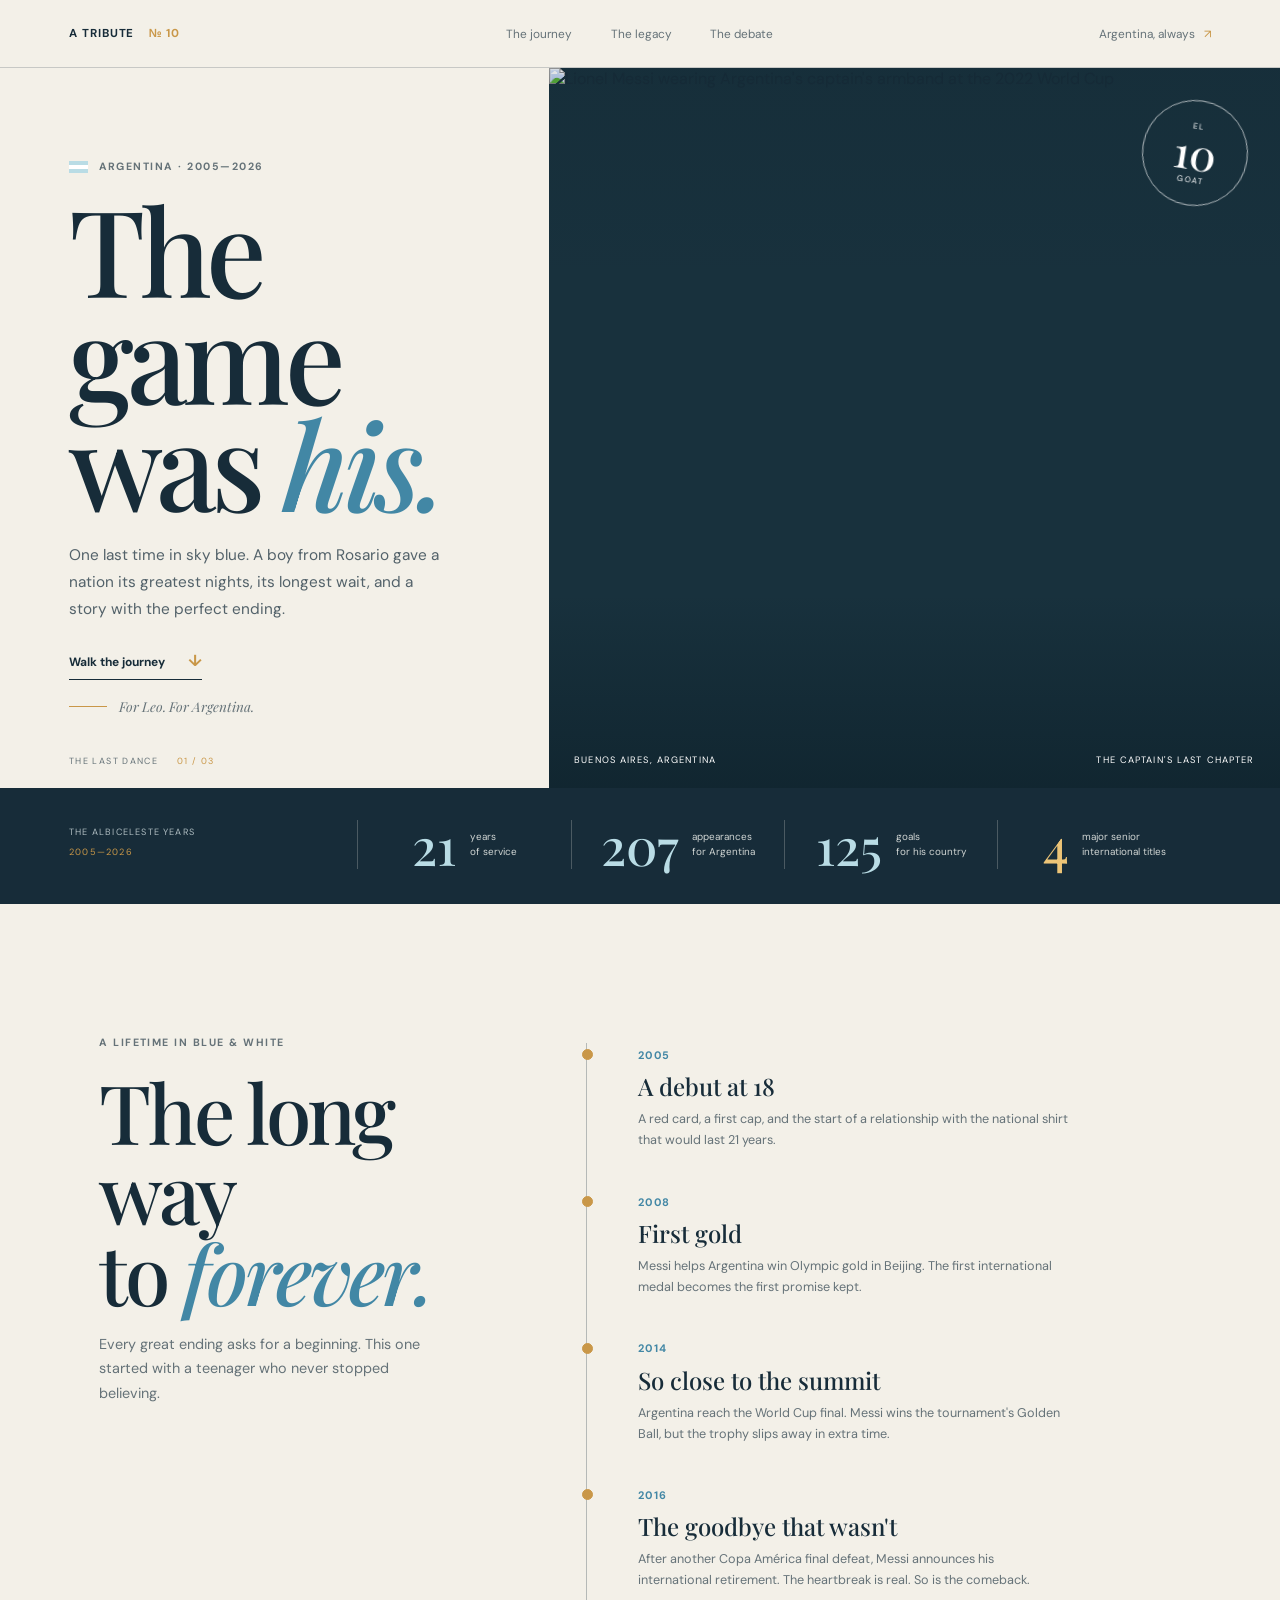
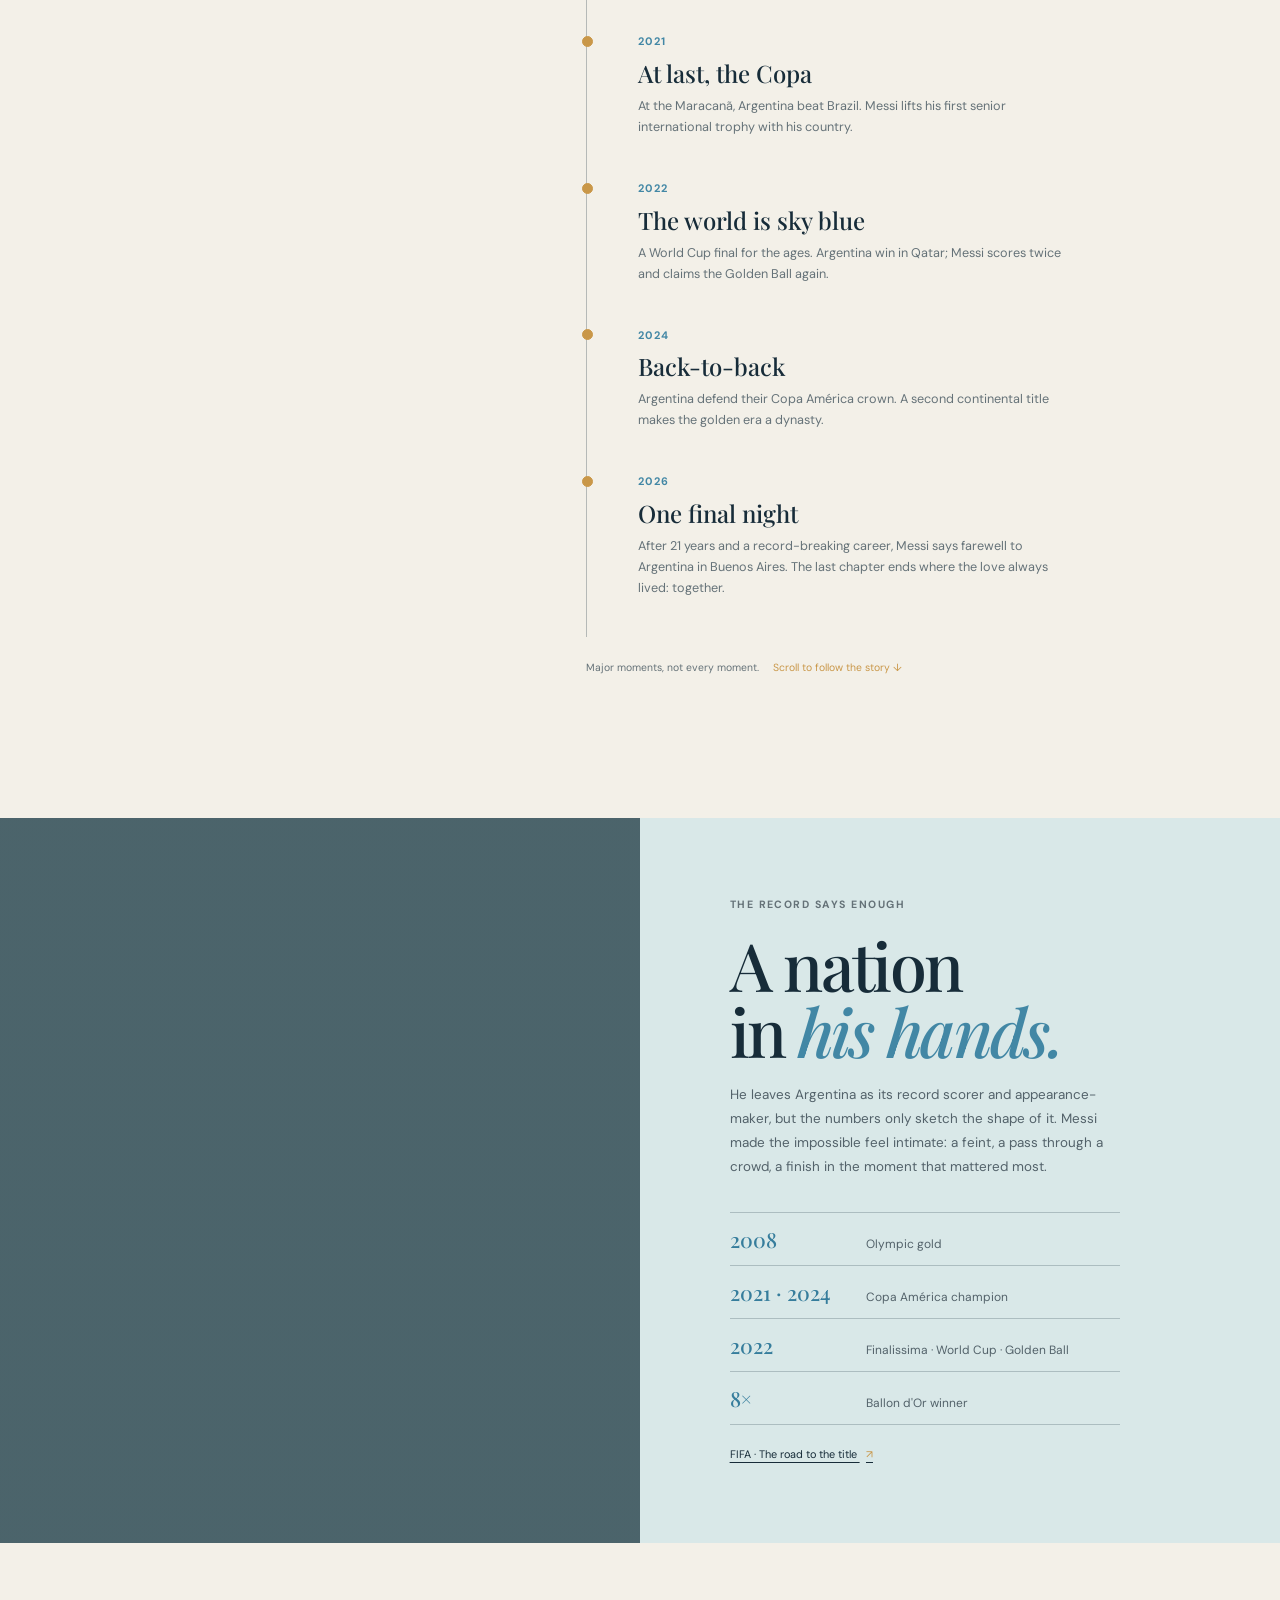
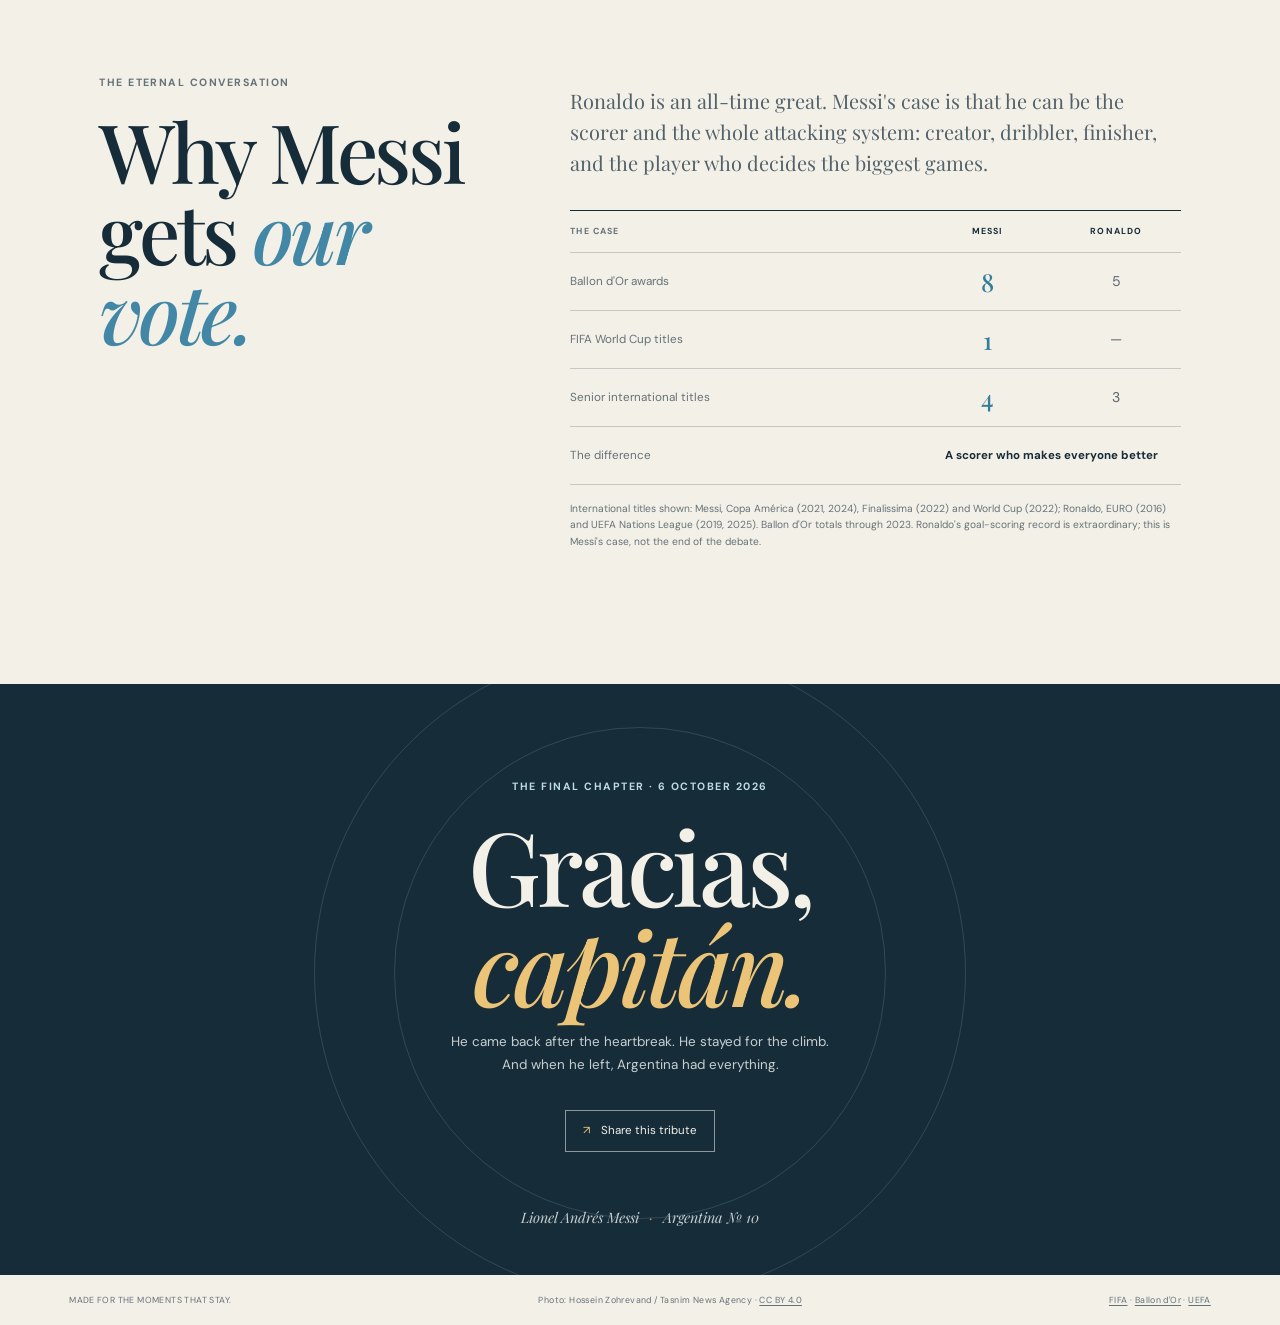
==== index.html @ 3ebe281a "yes" ====
<!doctype html>
<html lang="en">
<head>
  <meta charset="utf-8">
  <meta name="viewport" content="width=device-width, initial-scale=1">
  <meta name="theme-color" content="#f3f0e8">
  <meta name="description" content="A tribute to Lionel Messi and the Argentina story that became football history.">
  <title>Messi | The Last Dance in Sky Blue</title>
  <link rel="preconnect" href="https://fonts.googleapis.com">
  <link rel="preconnect" href="https://fonts.gstatic.com" crossorigin>
  <link href="https://fonts.googleapis.com/css2?family=DM+Sans:wght@400;500;600;700&family=Playfair+Display:wght@500;600;700&display=swap" rel="stylesheet">
  <link rel="stylesheet" href="styles.css">
  <script src="script.js" defer></script>
</head>
<body>
  <header class="site-header">
    <a class="wordmark" href="#top" aria-label="Messi tribute home">A TRIBUTE <span>№ 10</span></a>
    <nav aria-label="Main navigation">
      <a href="#journey">The journey</a>
      <a href="#legacy">The legacy</a>
      <a href="#debate">The debate</a>
    </nav>
    <a class="header-note" href="#final-whistle">Argentina, always <span aria-hidden="true">↗</span></a>
  </header>

  <main id="top">
    <section class="hero" aria-labelledby="hero-title">
      <div class="hero-copy">
        <p class="eyebrow"><span class="flag-mark" aria-hidden="true"></span> Argentina · 2005—2026</p>
        <h1 id="hero-title">The game<br>was <em>his.</em></h1>
        <p class="hero-intro">One last time in sky blue. A boy from Rosario gave a nation its greatest nights, its longest wait, and a story with the perfect ending.</p>
        <a class="text-link" href="#journey">Walk the journey <span aria-hidden="true">↓</span></a>
        <div class="hero-signoff"><span class="signoff-line"></span><span>For Leo. For Argentina.</span></div>
      </div>
      <figure class="hero-image">
        <img src="https://upload.wikimedia.org/wikipedia/commons/b/b4/Lionel-Messi-Argentina-2022-FIFA-World-Cup_%28cropped%29.jpg" alt="Lionel Messi wearing Argentina's captain's armband at the 2022 World Cup" fetchpriority="high">
        <figcaption><span>BUENOS AIRES, ARGENTINA</span><span>THE CAPTAIN'S LAST CHAPTER</span></figcaption>
        <div class="image-stamp" aria-hidden="true"><span>EL</span><strong>10</strong><span>GOAT</span></div>
      </figure>
      <div class="hero-index" aria-hidden="true">THE LAST DANCE <span>01 / 03</span></div>
    </section>

    <section class="numbers" aria-label="Argentina career totals">
      <div class="numbers-heading"><span>THE ALBICELESTE YEARS</span><span>2005—2026</span></div>
      <div class="number-item"><strong data-count="21">21</strong><span>years<br>of service</span></div>
      <div class="number-item"><strong data-count="207">207</strong><span>appearances<br>for Argentina</span></div>
      <div class="number-item"><strong data-count="125">125</strong><span>goals<br>for his country</span></div>
      <div class="number-item trophies-number"><strong data-count="4">4</strong><span>major senior<br>international titles</span></div>
    </section>

    <section class="journey section-wrap" id="journey" aria-labelledby="journey-title">
      <div class="section-heading">
        <p class="eyebrow">A lifetime in blue & white</p>
        <h2 id="journey-title">The long way<br>to <em>forever.</em></h2>
        <p class="section-deck">Every great ending asks for a beginning. This one started with a teenager who never stopped believing.</p>
      </div>
      <div class="timeline" id="timeline" aria-label="Argentina career timeline"></div>
      <p class="timeline-note">Major moments, not every moment. <span>Scroll to follow the story ↓</span></p>
    </section>

    <section class="legacy" id="legacy" aria-labelledby="legacy-title">
      <div class="legacy-image" role="img" aria-label="Messi celebrates for Argentina at the 2018 World Cup"></div>
      <div class="legacy-copy">
        <p class="eyebrow">The record says enough</p>
        <h2 id="legacy-title">A nation<br>in <em>his hands.</em></h2>
        <p>He leaves Argentina as its record scorer and appearance-maker, but the numbers only sketch the shape of it. Messi made the impossible feel intimate: a feint, a pass through a crowd, a finish in the moment that mattered most.</p>
        <div class="achievement-list">
          <div><strong>2008</strong><span>Olympic gold</span></div>
          <div><strong>2021 · 2024</strong><span>Copa América champion</span></div>
          <div><strong>2022</strong><span>Finalissima · World Cup · Golden Ball</span></div>
          <div><strong>8×</strong><span>Ballon d'Or winner</span></div>
        </div>
        <a class="source-link" href="https://www.fifa.com/en/tournaments/mens/worldcup/2022/articles/lionel-messi-argentina-world-cup-champion-2022" target="_blank" rel="noreferrer">FIFA · The road to the title <span aria-hidden="true">↗</span></a>
      </div>
    </section>

    <section class="debate section-wrap" id="debate" aria-labelledby="debate-title">
      <div class="debate-heading">
        <p class="eyebrow">The eternal conversation</p>
        <h2 id="debate-title">Why Messi<br>gets <em>our vote.</em></h2>
      </div>
      <div class="debate-content">
        <p class="debate-lead">Ronaldo is an all-time great. Messi's case is that he can be the scorer and the whole attacking system: creator, dribbler, finisher, and the player who decides the biggest games.</p>
        <div class="comparison" role="table" aria-label="Messi and Ronaldo career comparison">
          <div class="comparison-row comparison-labels" role="row"><span role="columnheader">THE CASE</span><span role="columnheader">MESSI</span><span role="columnheader">RONALDO</span></div>
          <div class="comparison-row" role="row"><span role="rowheader">Ballon d'Or awards</span><strong role="cell">8</strong><span role="cell">5</span></div>
          <div class="comparison-row" role="row"><span role="rowheader">FIFA World Cup titles</span><strong role="cell">1</strong><span role="cell">—</span></div>
          <div class="comparison-row" role="row"><span role="rowheader">Senior international titles</span><strong role="cell">4</strong><span role="cell">3</span></div>
          <div class="comparison-row" role="row"><span role="rowheader">The difference</span><strong class="playmaker-cell" role="cell" colspan="2">A scorer who makes everyone better</strong></div>
        </div>
        <p class="comparison-footnote">International titles shown: Messi, Copa América (2021, 2024), Finalissima (2022) and World Cup (2022); Ronaldo, EURO (2016) and UEFA Nations League (2019, 2025). Ballon d'Or totals through 2023. Ronaldo's goal-scoring record is extraordinary; this is Messi's case, not the end of the debate.</p>
      </div>
    </section>

    <section class="final-whistle" id="final-whistle" aria-labelledby="final-title">
      <p class="eyebrow">The final chapter · 6 October 2026</p>
      <h2 id="final-title">Gracias,<br><em>capitán.</em></h2>
      <p>He came back after the heartbreak. He stayed for the climb. And when he left, Argentina had everything.</p>
      <button class="share-button" type="button" id="share-button"><span aria-hidden="true">↗</span> Share this tribute</button>
      <div class="final-signature">Lionel Andrés Messi <span>·</span> Argentina № 10</div>
    </section>
  </main>

  <footer class="site-footer">
    <span>MADE FOR THE MOMENTS THAT STAY.</span>
    <span>Photo: Hossein Zohrevand / Tasnim News Agency · <a href="https://commons.wikimedia.org/wiki/File:Lionel-Messi-Argentina-2022-FIFA-World-Cup_(cropped).jpg" target="_blank" rel="noreferrer">CC BY 4.0</a></span>
    <span><a href="https://www.fifa.com/en/tournaments/mens/worldcup/2022/articles/lionel-messi-argentina-world-cup-champion-2022" target="_blank" rel="noreferrer">FIFA</a> · <a href="https://www.francefootball.fr/ballon-d-or/palmares/" target="_blank" rel="noreferrer">Ballon d'Or</a> · <a href="https://www.uefa.com/uefanationsleague/news/0253-0d81b50f8a52-bbe906ee984b-1000--portugal-win-uefa-nations-league-final/" target="_blank" rel="noreferrer">UEFA</a></span>
  </footer>
</body>
</html>
---- styles.css ----
:root {
  color-scheme: light;
  --paper: #f3f0e8;
  --ink: #172c39;
  --blue: #7cbad0;
  --sky: #b9dce5;
  --gold: #c99748;
  --muted: #657278;
  --line: rgba(23, 44, 57, .2);
  --serif: "Playfair Display", Georgia, serif;
  --sans: "DM Sans", "Segoe UI", sans-serif;
}

* { box-sizing: border-box; }
html { scroll-behavior: smooth; scroll-padding-top: 5rem; }
body { margin: 0; background: var(--paper); color: var(--ink); font-family: var(--sans); -webkit-font-smoothing: antialiased; }
a { color: inherit; }
button { font: inherit; }

.site-header { align-items: center; border-bottom: 1px solid var(--line); display: flex; height: 68px; justify-content: space-between; padding: 0 5.4vw; }
.wordmark { font-size: .72rem; font-weight: 700; letter-spacing: .08em; text-decoration: none; }
.wordmark span { color: var(--gold); margin-left: .65rem; }
.site-header nav { display: flex; gap: clamp(1rem, 3vw, 3.4rem); }
.site-header nav a, .header-note { color: var(--muted); font-size: .74rem; text-decoration: none; }
.site-header nav a:hover, .header-note:hover { color: var(--ink); }
.header-note span { color: var(--gold); padding-left: .35rem; }

.hero { display: grid; grid-template-columns: minmax(310px, .84fr) 1.16fr; min-height: min(720px, calc(100svh - 68px)); padding: 0 5.4vw; position: relative; }
.hero-copy { align-self: center; max-width: 510px; padding: 4rem 2rem 5rem 0; position: relative; z-index: 1; }
.eyebrow { align-items: center; color: var(--muted); display: flex; font-size: .66rem; font-weight: 700; gap: .65rem; letter-spacing: .14em; margin: 0 0 1.35rem; text-transform: uppercase; }
.flag-mark { background: linear-gradient(to bottom, var(--sky) 0 33%, #fff 33% 66%, var(--sky) 66%); display: inline-block; height: 12px; width: 19px; }
h1, h2, p { margin-top: 0; }
.hero h1 { font-family: var(--serif); font-size: clamp(4.6rem, 9.4vw, 9rem); font-weight: 500; letter-spacing: -.045em; line-height: .89; margin: 0 0 1.65rem; }
h1 em, h2 em { color: #4287a5; font-weight: 500; }
.hero-intro { color: #53626a; font-size: .96rem; line-height: 1.75; margin: 0 0 1.7rem; max-width: 370px; }
.text-link { border-bottom: 1px solid var(--ink); display: inline-flex; font-size: .75rem; font-weight: 700; gap: 1.4rem; padding: 0 0 .55rem; text-decoration: none; }
.text-link span { color: var(--gold); font-size: 1rem; line-height: .9; }
.hero-signoff { align-items: center; bottom: 2.8rem; color: var(--muted); display: flex; font-family: var(--serif); font-size: .85rem; font-style: italic; gap: .75rem; left: 0; position: absolute; }
.signoff-line { background: var(--gold); height: 1px; width: 38px; }
.hero-image { align-self: stretch; background: #18313d; margin: 0 -5.4vw 0 0; min-height: 580px; overflow: hidden; position: relative; }
.hero-image::after { background: linear-gradient(0deg, rgba(11, 29, 38, .55), transparent 27%, transparent 70%, rgba(11, 29, 38, .12)); content: ""; inset: 0; pointer-events: none; position: absolute; }
.hero-image img { height: 100%; inset: 0; object-fit: cover; object-position: center 33%; position: absolute; width: 100%; }
.hero-image figcaption { bottom: 1.4rem; color: #fff; display: flex; font-size: .58rem; justify-content: space-between; left: 1.6rem; letter-spacing: .12em; position: absolute; right: 1.6rem; z-index: 1; }
.image-stamp { align-items: center; border: 1px solid rgba(255, 255, 255, .65); border-radius: 50%; color: white; display: flex; flex-direction: column; height: 106px; justify-content: center; position: absolute; right: 2rem; top: 2rem; transform: rotate(9deg); width: 106px; z-index: 1; }
.image-stamp span { font-size: .5rem; letter-spacing: .2em; }
.image-stamp strong { font-family: var(--serif); font-size: 2.7rem; font-weight: 500; line-height: 1; }
.hero-index { bottom: 1.3rem; color: var(--muted); display: flex; font-size: .56rem; gap: 1.2rem; left: 5.4vw; letter-spacing: .15em; position: absolute; }
.hero-index span { color: var(--gold); }

.numbers { background: var(--ink); color: var(--paper); display: grid; grid-template-columns: 1.35fr repeat(4, 1fr); padding: 2rem 5.4vw 2.15rem; }
.numbers-heading { color: #aebcc0; display: flex; flex-direction: column; font-size: .57rem; gap: .45rem; letter-spacing: .13em; padding-top: .4rem; }
.numbers-heading span + span { color: var(--gold); }
.number-item { align-items: center; border-left: 1px solid rgba(243, 240, 232, .24); display: flex; gap: .85rem; justify-content: center; padding: .1rem .5rem; }
.number-item strong { color: var(--sky); font-family: var(--serif); font-size: clamp(2.3rem, 4vw, 3.7rem); font-weight: 500; line-height: .9; }
.number-item span { color: #d0d5d3; font-size: .62rem; line-height: 1.45; }
.trophies-number strong { color: #ecc477; }

.section-wrap { margin: 0 auto; max-width: 1220px; padding: 8.3rem 5.4vw; }
.journey { display: grid; gap: 3rem 5vw; grid-template-columns: .8fr 1.2fr; }
.section-heading { align-self: start; position: sticky; top: 7rem; }
h2 { font-family: var(--serif); font-size: clamp(3.3rem, 6.4vw, 6rem); font-weight: 500; letter-spacing: -.04em; line-height: .98; margin: 0 0 1.25rem; }
.section-deck { color: var(--muted); font-size: .9rem; line-height: 1.7; max-width: 340px; }
.timeline { border-left: 1px solid rgba(23, 44, 57, .28); margin: .4rem 0 0 1rem; padding-left: clamp(1.5rem, 4vw, 3.8rem); position: relative; }
.timeline::before { background: var(--gold); content: ""; height: var(--timeline-progress, 0%); left: -1px; position: absolute; top: 0; transition: height .15s linear; width: 2px; }
.timeline-event { opacity: 0; padding: 0 0 2.4rem; position: relative; transform: translateY(18px); transition: opacity .65s ease, transform .65s ease; }
.timeline-event.is-visible { opacity: 1; transform: translateY(0); }
.timeline-event::before { background: var(--paper); border: 1px solid var(--gold); border-radius: 50%; content: ""; height: 9px; left: calc(clamp(1.5rem, 4vw, 3.8rem) * -1 - 5px); position: absolute; top: .4rem; width: 9px; }
.timeline-event.is-visible::before { background: var(--gold); }
.timeline-event time { color: #4287a5; font-size: .68rem; font-weight: 700; letter-spacing: .1em; }
.timeline-event h3 { font-family: var(--serif); font-size: 1.5rem; font-weight: 500; margin: .4rem 0 .45rem; }
.timeline-event p { color: var(--muted); font-size: .79rem; line-height: 1.65; margin: 0; max-width: 430px; }
.timeline-note { color: var(--muted); font-size: .65rem; grid-column: 2; margin: -1.5rem 0 0 1rem; }
.timeline-note span { color: var(--gold); margin-left: .7rem; }

.legacy { background: #d9e8e8; display: grid; grid-template-columns: 1fr 1fr; min-height: 630px; }
.legacy-image { background-color: #536c73; background-image: linear-gradient(0deg, rgba(19, 40, 48, .12), rgba(19, 40, 48, .12)), url("https://upload.wikimedia.org/wikipedia/commons/6/6c/Lionel_Messi_in_2018.jpg"); background-position: center 28%; background-size: cover; min-height: 520px; }
.legacy-copy { align-self: center; max-width: 570px; padding: 5rem clamp(3rem, 7vw, 8rem); }
.legacy-copy h2 { font-size: clamp(3.2rem, 5.2vw, 5rem); }
.legacy-copy > p:not(.eyebrow) { color: #53626a; font-size: .84rem; line-height: 1.8; max-width: 420px; }
.achievement-list { border-top: 1px solid rgba(23, 44, 57, .23); margin-top: 2rem; }
.achievement-list > div { align-items: baseline; border-bottom: 1px solid rgba(23, 44, 57, .23); display: grid; gap: 1rem; grid-template-columns: 120px 1fr; padding: .75rem 0; }
.achievement-list strong { color: #367d9c; font-family: var(--serif); font-size: 1.3rem; font-weight: 500; }
.achievement-list span { color: #53626a; font-size: .75rem; }
.source-link { display: inline-block; font-size: .68rem; margin-top: 1.4rem; text-decoration-thickness: 1px; text-underline-offset: 4px; }
.source-link span { color: var(--gold); padding-left: .4rem; }

.debate { display: grid; gap: 5vw; grid-template-columns: .8fr 1.2fr; }
.debate-heading { align-self: start; }
.debate-content { padding-top: .55rem; }
.debate-lead { color: #53626a; font-family: var(--serif); font-size: 1.25rem; line-height: 1.55; margin: 0 0 2rem; max-width: 620px; }
.comparison { border-top: 1px solid var(--ink); }
.comparison-row { align-items: center; border-bottom: 1px solid var(--line); display: grid; grid-template-columns: 1.5fr .55fr .55fr; min-height: 58px; }
.comparison-row > :first-child { color: var(--muted); font-size: .73rem; }
.comparison-row strong { color: #367d9c; font-family: var(--serif); font-size: 1.55rem; font-weight: 500; text-align: center; }
.comparison-row > span:last-child { color: #57656a; font-size: .88rem; text-align: center; }
.comparison-labels { min-height: 42px; }
.comparison-labels span { font-size: .55rem !important; font-weight: 700; letter-spacing: .13em; }
.comparison-labels span:not(:first-child) { color: var(--ink); text-align: center; }
.comparison-row .playmaker-cell { color: var(--ink); font-family: var(--sans); font-size: .72rem; font-weight: 700; grid-column: 2 / 4; }
.comparison-footnote { color: var(--muted); font-size: .64rem; line-height: 1.65; margin: 1rem 0 0; }

.final-whistle { align-items: center; background: var(--ink); color: var(--paper); display: flex; flex-direction: column; min-height: 570px; overflow: hidden; padding: 6rem 1.5rem 3rem; position: relative; text-align: center; }
.final-whistle::before, .final-whistle::after { border: 1px solid rgba(185, 220, 229, .16); border-radius: 50%; content: ""; height: 650px; left: 50%; position: absolute; top: 49%; transform: translate(-50%, -50%); width: 650px; }
.final-whistle::after { height: 490px; width: 490px; }
.final-whistle > * { position: relative; z-index: 1; }
.final-whistle .eyebrow { color: var(--sky); }
.final-whistle h2 { font-size: clamp(4rem, 8vw, 7rem); margin-bottom: 1rem; }
.final-whistle h2 em { color: #ecc477; }
.final-whistle > p:not(.eyebrow) { color: #c7d0d0; font-size: .84rem; line-height: 1.7; max-width: 390px; }
.share-button { background: transparent; border: 1px solid rgba(243, 240, 232, .55); color: var(--paper); cursor: pointer; font-size: .72rem; margin-top: 1.2rem; padding: .8rem 1.1rem; transition: background .2s, color .2s; }
.share-button:hover { background: var(--paper); color: var(--ink); }
.share-button span { color: #ecc477; padding-right: .45rem; }
.final-signature { color: #c7d0d0; font-family: var(--serif); font-size: .9rem; font-style: italic; margin-top: 3.4rem; }
.final-signature span { color: var(--gold); padding: 0 .35rem; }
.site-footer { align-items: center; color: var(--muted); display: flex; flex-wrap: wrap; font-size: .55rem; gap: .8rem 2rem; justify-content: space-between; letter-spacing: .045em; padding: 1.2rem 5.4vw; }
.site-footer a { text-underline-offset: 2px; }

@media (max-width: 760px) {
  .site-header { height: 60px; padding: 0 5vw; }
  .site-header nav { gap: .85rem; }
  .site-header nav a, .header-note { font-size: .62rem; }
  .header-note { display: none; }
  .hero { grid-template-columns: 1fr; padding: 0 5vw; }
  .hero-copy { padding: 4.5rem 0 2.5rem; }
  .hero h1 { font-size: clamp(5rem, 18vw, 8rem); }
  .hero-signoff { bottom: 1.15rem; }
  .hero-image { margin: 0 -5vw; min-height: 68vw; }
  .hero-image img { object-position: center 27%; }
  .hero-index { display: none; }
  .image-stamp { height: 78px; right: 1rem; top: 1rem; width: 78px; }
  .image-stamp strong { font-size: 2rem; }
  .image-stamp span { font-size: .4rem; }
  .numbers { gap: 1.25rem 0; grid-template-columns: repeat(2, 1fr); padding: 1.5rem 5vw; }
  .numbers-heading { grid-column: 1 / -1; flex-direction: row; justify-content: space-between; }
  .number-item { justify-content: flex-start; min-height: 62px; padding-left: .8rem; }
  .number-item:nth-child(2), .number-item:nth-child(4) { border-left: 0; }
  .number-item strong { font-size: 2.8rem; }
  .number-item span { font-size: .58rem; }
  .section-wrap { padding: 5.5rem 7vw; }
  .journey, .debate { gap: 2rem; grid-template-columns: 1fr; }
  .section-heading { position: static; }
  h2 { font-size: clamp(3.5rem, 14vw, 5rem); }
  .timeline { margin-left: .5rem; padding-left: 1.8rem; }
  .timeline-event::before { left: -2.12rem; }
  .timeline-note { grid-column: 1; margin: -1rem 0 0 .5rem; }
  .legacy { grid-template-columns: 1fr; }
  .legacy-image { min-height: 90vw; }
  .legacy-copy { padding: 4.2rem 7vw; }
  .legacy-copy h2 { font-size: clamp(3.4rem, 13vw, 5rem); }
  .achievement-list > div { grid-template-columns: 110px 1fr; }
  .debate { padding-bottom: 5.5rem; }
  .debate-lead { font-size: 1.1rem; }
  .comparison-row { grid-template-columns: 1.4fr .5fr .5fr; }
  .comparison-row > :first-child { font-size: .67rem; }
  .final-whistle { min-height: 520px; }
  .site-footer { align-items: flex-start; flex-direction: column; gap: .65rem; padding: 1.25rem 5vw; }
}

@media (prefers-reduced-motion: reduce) {
  *, *::before, *::after { scroll-behavior: auto !important; transition-duration: .01ms !important; }
  .timeline-event { opacity: 1; transform: none; }
}
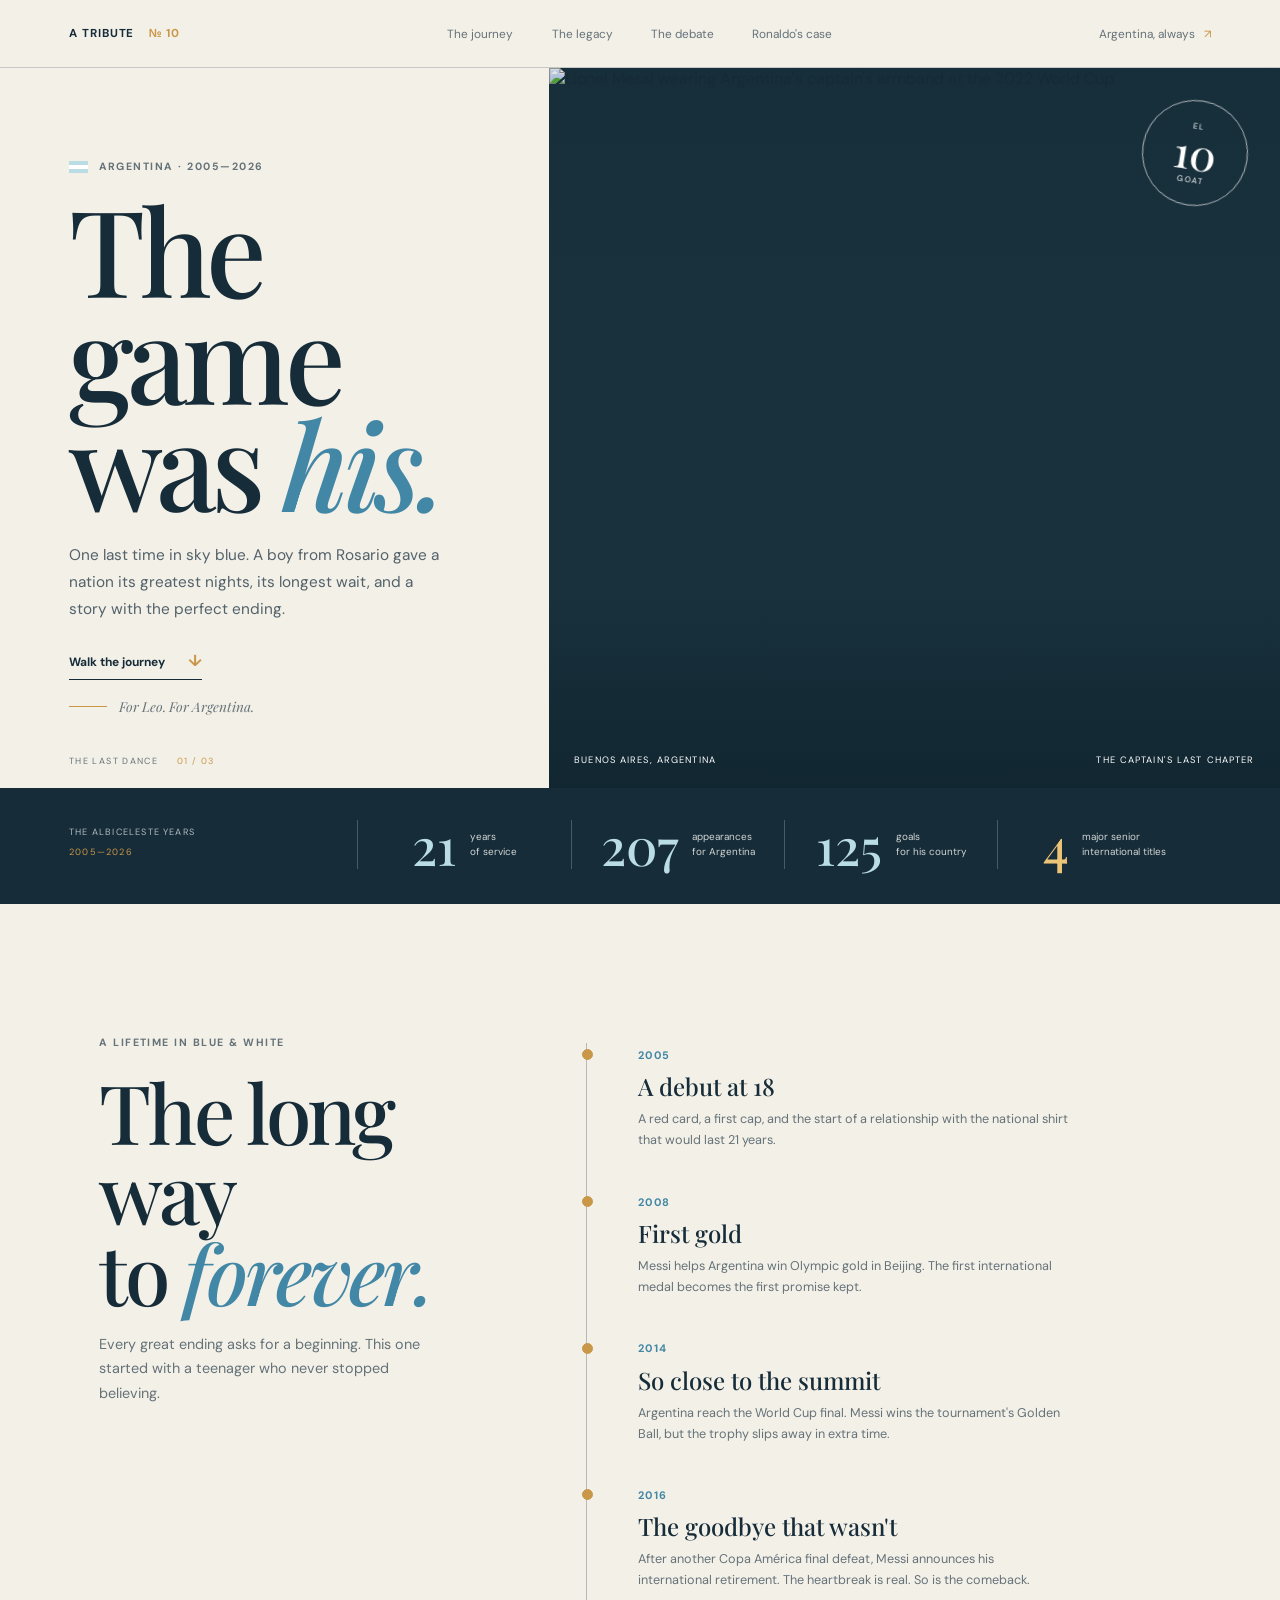
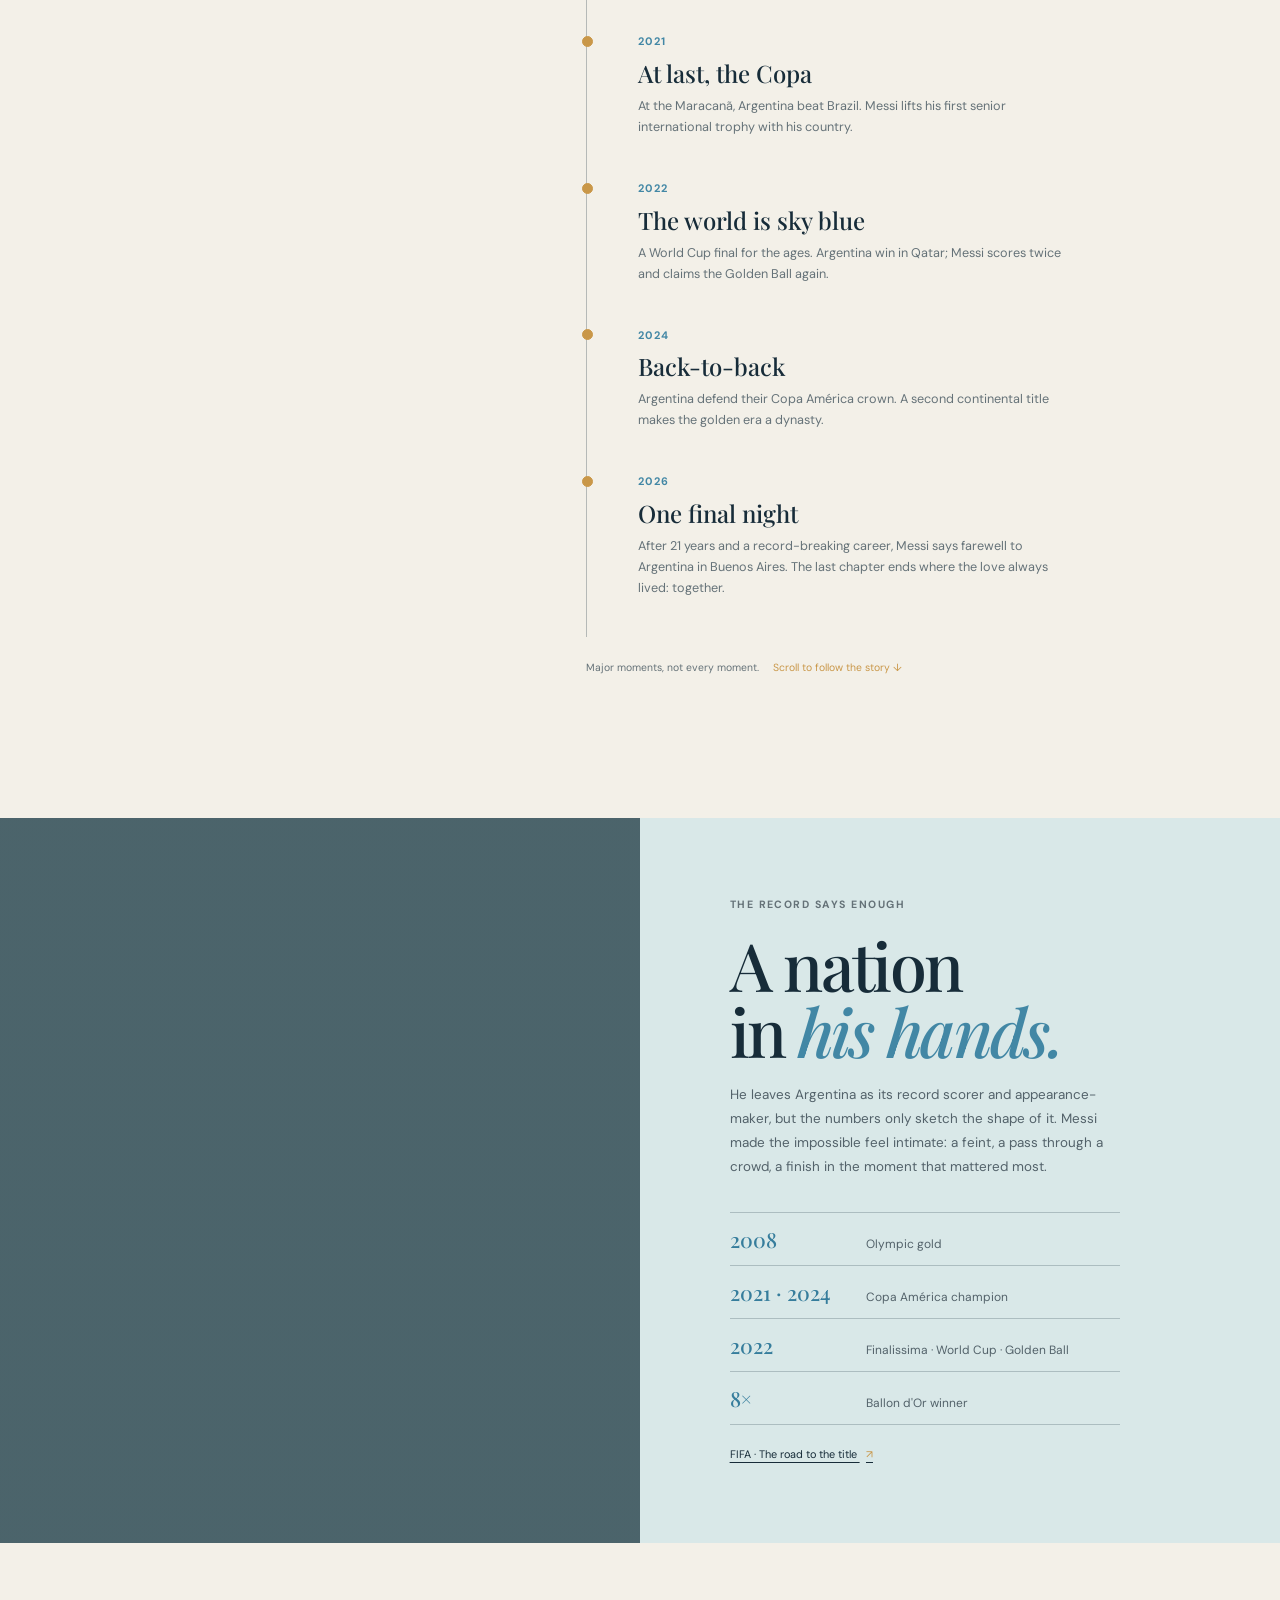
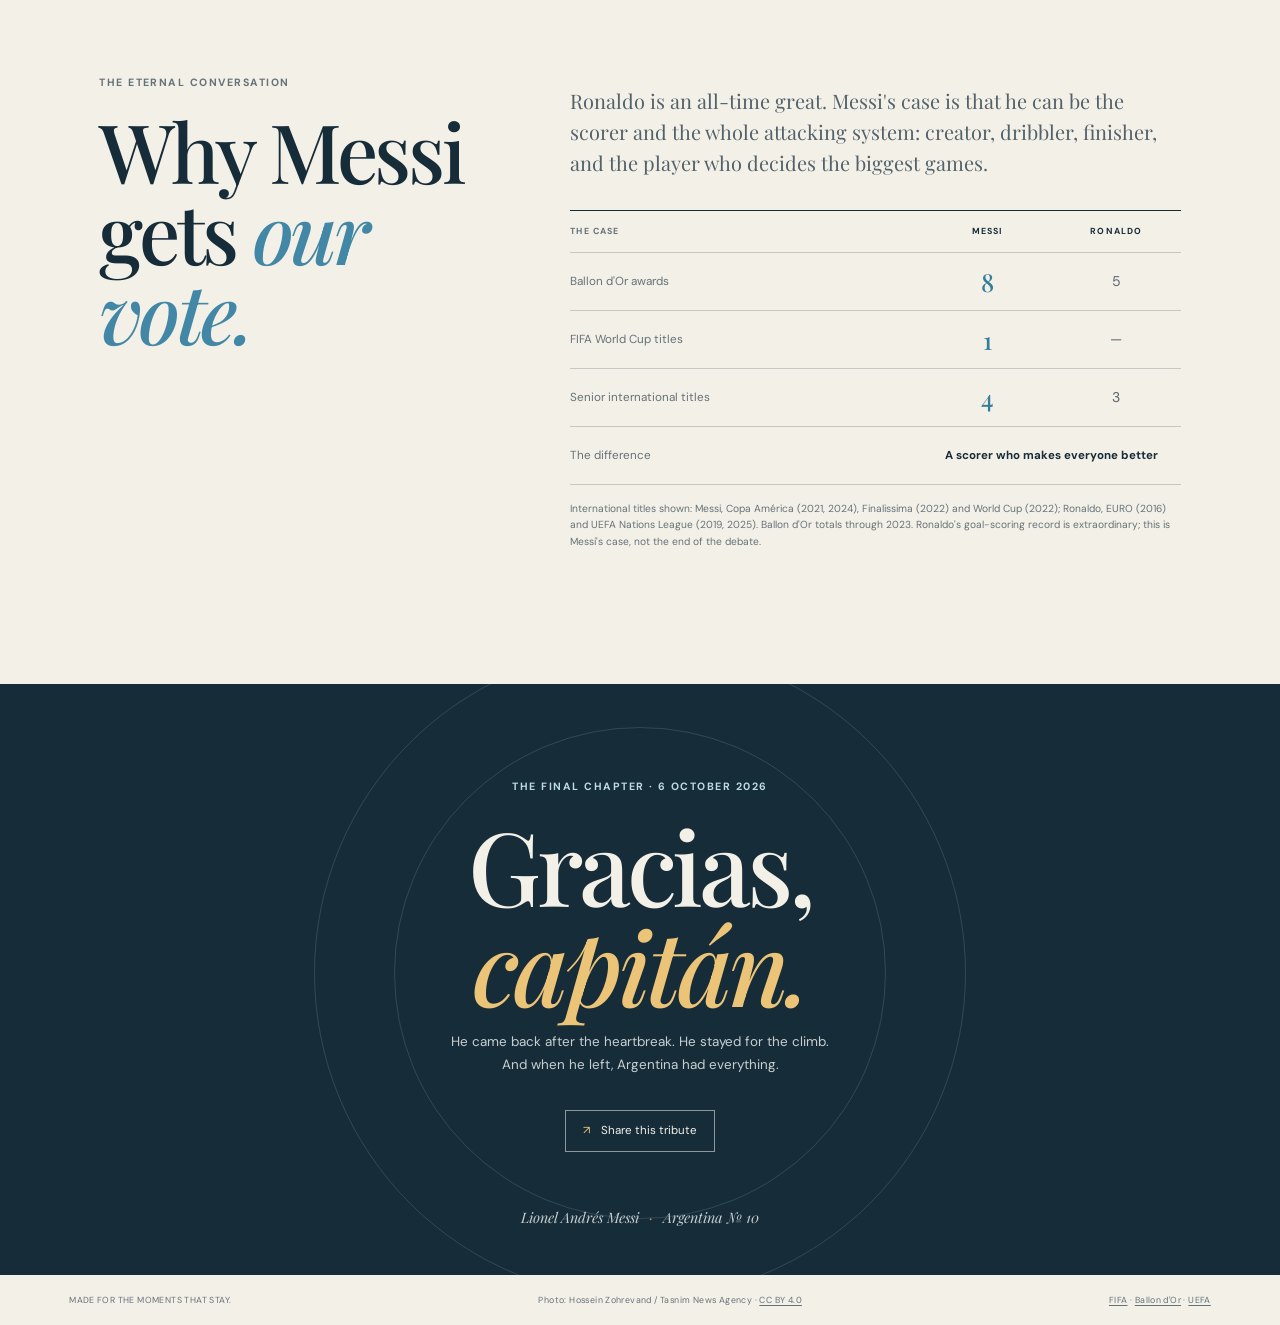
==== commit a451aa88: "yes" ====
--- a/index.html
+++ b/index.html
@@ -19,6 +19,7 @@
       <a href="#journey">The journey</a>
       <a href="#legacy">The legacy</a>
       <a href="#debate">The debate</a>
+      <a href="ronaldo.html">Ronaldo's case</a>
     </nav>
     <a class="header-note" href="#final-whistle">Argentina, always <span aria-hidden="true">↗</span></a>
   </header>
--- a/styles.css
+++ b/styles.css
@@ -159,4 +159,41 @@
 @media (prefers-reduced-motion: reduce) {
   *, *::before, *::after { scroll-behavior: auto !important; transition-duration: .01ms !important; }
   .timeline-event { opacity: 1; transform: none; }
+}
+
+.ronaldo-page .wordmark span,
+.ronaldo-page .header-note span,
+.ronaldo-page .text-link span,
+.ronaldo-page .hero-index span,
+.ronaldo-page .timeline-note span,
+.ronaldo-page .source-link span { color: #a5463d; }
+.portugal-mark { background: linear-gradient(90deg, #176c49 0 42%, #bb493f 42%); display: inline-block; height: 12px; position: relative; width: 19px; }
+.portugal-page .flag-mark { background: linear-gradient(90deg, #176c49 0 42%, #bb493f 42%); }
+.ronaldo-page h1 em,
+.ronaldo-page h2 em { color: #a5463d; }
+.ronaldo-page .number-item strong { color: #e9c27a; }
+.ronaldo-page .trophies-number strong { color: #b8d9c6; }
+.ronaldo-page .timeline-event time,
+.ronaldo-page .achievement-list strong { color: #a5463d; }
+.ronaldo-records { background: #e8ddd2; display: grid; grid-template-columns: 1fr 1fr; min-height: 630px; }
+.ronaldo-records-image { background-color: #392e30; background-image: linear-gradient(0deg, rgba(30, 20, 22, .08), rgba(30, 20, 22, .08)), url("https://upload.wikimedia.org/wikipedia/commons/8/8e/Funchal_%28Madeira%2C_Portugal%29%2C_Museu_CR7%2C_Est%C3%A1tua_de_Cristiano_Ronaldo_--_2025_--_1320.jpg"); background-position: center 34%; background-size: cover; min-height: 520px; }
+.ronaldo-records-copy { align-self: center; max-width: 590px; padding: 5rem clamp(3rem, 7vw, 8rem); }
+.ronaldo-records-copy h2 { font-size: clamp(3.2rem, 5.2vw, 5rem); }
+.ronaldo-records-copy > p:not(.eyebrow) { color: #53626a; font-size: .84rem; line-height: 1.8; max-width: 430px; }
+.ronaldo-records .achievement-list strong { font-size: 1.15rem; }
+.ronaldo-points { border-top: 1px solid var(--ink); }
+.ronaldo-points article { border-bottom: 1px solid var(--line); display: grid; gap: 1rem; grid-template-columns: 2.2rem 1fr; padding: 1.05rem 0; }
+.ronaldo-points article > span { color: #a5463d; font-family: var(--serif); font-size: 1.2rem; }
+.ronaldo-points h3 { font-family: var(--serif); font-size: 1.15rem; font-weight: 500; margin: 0 0 .35rem; }
+.ronaldo-points p { color: var(--muted); font-size: .74rem; line-height: 1.65; margin: 0; max-width: 500px; }
+.ronaldo-finale .eyebrow { color: #e4c4bd; }
+.ronaldo-finale h2 em { color: #dd978c; }
+.return-link { align-items: center; display: inline-flex; text-decoration: none; }
+.return-link span { color: #dd978c; padding-right: .45rem; }
+
+@media (max-width: 760px) {
+  .ronaldo-records { grid-template-columns: 1fr; }
+  .ronaldo-records-image { min-height: 90vw; }
+  .ronaldo-records-copy { padding: 4.2rem 7vw; }
+  .ronaldo-records-copy h2 { font-size: clamp(3.4rem, 13vw, 5rem); }
 }
